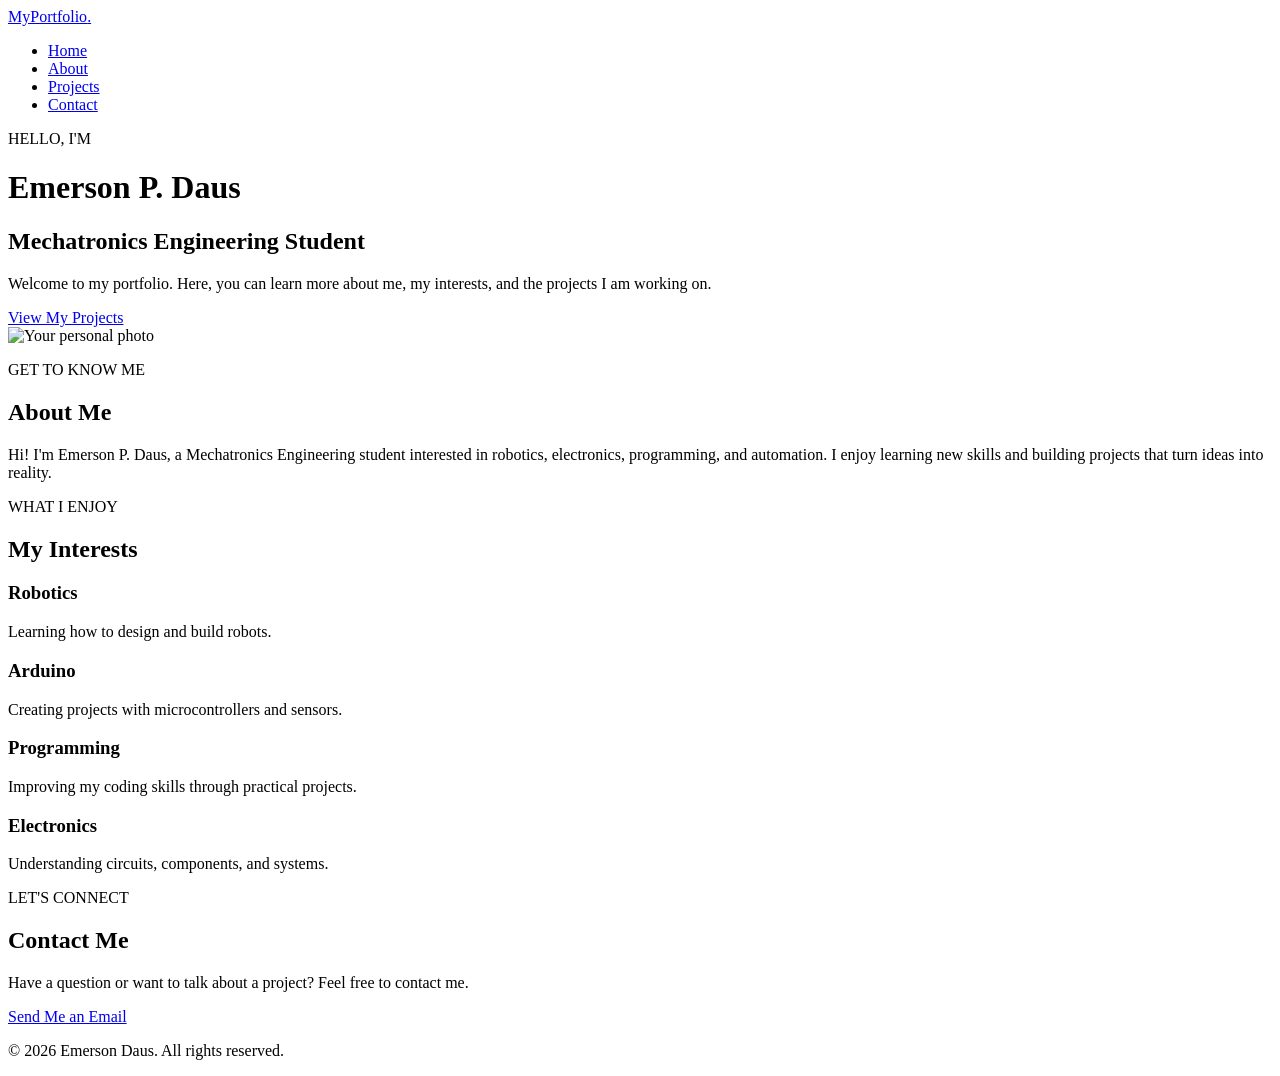
==== index.html @ 6740fe09 "Rename daus_portfolio.html to index.html" ====
<!DOCTYPE html>
<html lang="en">
<head>
    <meta charset="UTF-8">
    <meta name="viewport" content="width=device-width, initial-scale=1.0">
    <title>My Portfolio</title>
    <link rel="stylesheet" href="C:\Users\Emerson Daus\Documents\HTML 2\daus_portfolio.css">
</head>
<body>

    <nav class="navbar">
        <a href="index.html" class="logo">MyPortfolio<span>.</span></a>

        <ul class="nav-links">
            <li><a href="index.html" class="active">Home</a></li>
            <li><a href="#about">About</a></li>
            <li><a href="C:\Users\Emerson Daus\Documents\HTML 2\projects.html">Projects</a></li>
            <li><a href="#contact">Contact</a></li>
        </ul>
    </nav>

    <header class="hero" id="home">
        <div class="hero-text">
            <p class="greeting">HELLO, I'M</p>
            <h1>Emerson P. Daus</h1>
            <h2>Mechatronics Engineering Student</h2>

            <p class="hero-description">
                Welcome to my portfolio. Here, you can learn more
                about me, my interests, and the projects I am working on.
            </p>

            <a href="C:\Users\Emerson Daus\Documents\HTML 2\projects.html" class="btn">View My Projects</a>
        </div>

        <div class="profile">
            <img src="C:\Users\Emerson Daus\Documents\HTML 2\download (2).jpg" alt="Your personal photo">
        </div>
    </header>

    <main>
        <section id="about" class="about section">
            <p class="section-label">GET TO KNOW ME</p>
            <h2>About Me</h2>

            <p>
                Hi! I'm Emerson P. Daus, a Mechatronics Engineering student
                interested in robotics, electronics, programming, and
                automation. I enjoy learning new skills and building
                projects that turn ideas into reality.
            </p>
        </section>

        <section class="skills section" id="interests">
            <p class="section-label">WHAT I ENJOY</p>
            <h2>My Interests</h2>

            <div class="skill-list">
                <article>
                    <h3>Robotics</h3>
                    <p>Learning how to design and build robots.</p>
                </article>

                <article>
                    <h3>Arduino</h3>
                    <p>Creating projects with microcontrollers and sensors.</p>
                </article>

                <article>
                    <h3>Programming</h3>
                    <p>Improving my coding skills through practical projects.</p>
                </article>

                <article>
                    <h3>Electronics</h3>
                    <p>Understanding circuits, components, and systems.</p>
                </article>
            </div>
        </section>

        <section id="contact" class="contact section">
            <p class="section-label">LET'S CONNECT</p>
            <h2>Contact Me</h2>

            <p>
                Have a question or want to talk about a project?
                Feel free to contact me.
            </p>

            <a href="mailto:your-email@example.com" class="btn">
                Send Me an Email
            </a>
        </section>
    </main>

    <footer>
        <p>&copy; 2026 Emerson Daus. All rights reserved.</p>
    </footer>

    <!-- Page transition animation -->
    <script>
        document.addEventListener("DOMContentLoaded", function () {
            const pageLinks = document.querySelectorAll("a[href]");

            pageLinks.forEach(function (link) {
                link.addEventListener("click", function (event) {
                    const href = link.getAttribute("href");

                    if (
                        !href ||
                        href.startsWith("#") ||
                        href.startsWith("mailto:") ||
                        href.startsWith("tel:") ||
                        link.target === "_blank" ||
                        event.ctrlKey ||
                        event.metaKey ||
                        event.shiftKey ||
                        event.altKey ||
                        event.button !== 0
                    ) {
                        return;
                    }

                    const destination = new URL(
                        href,
                        window.location.href
                    );

                    if (
                        destination.origin !== window.location.origin ||
                        destination.href === window.location.href
                    ) {
                        return;
                    }

                    event.preventDefault();
                    document.body.classList.add("fade-out");

                    setTimeout(function () {
                        window.location.href = destination.href;
                    }, 350);
                });
            });
        });
    </script>
</body>
</html>
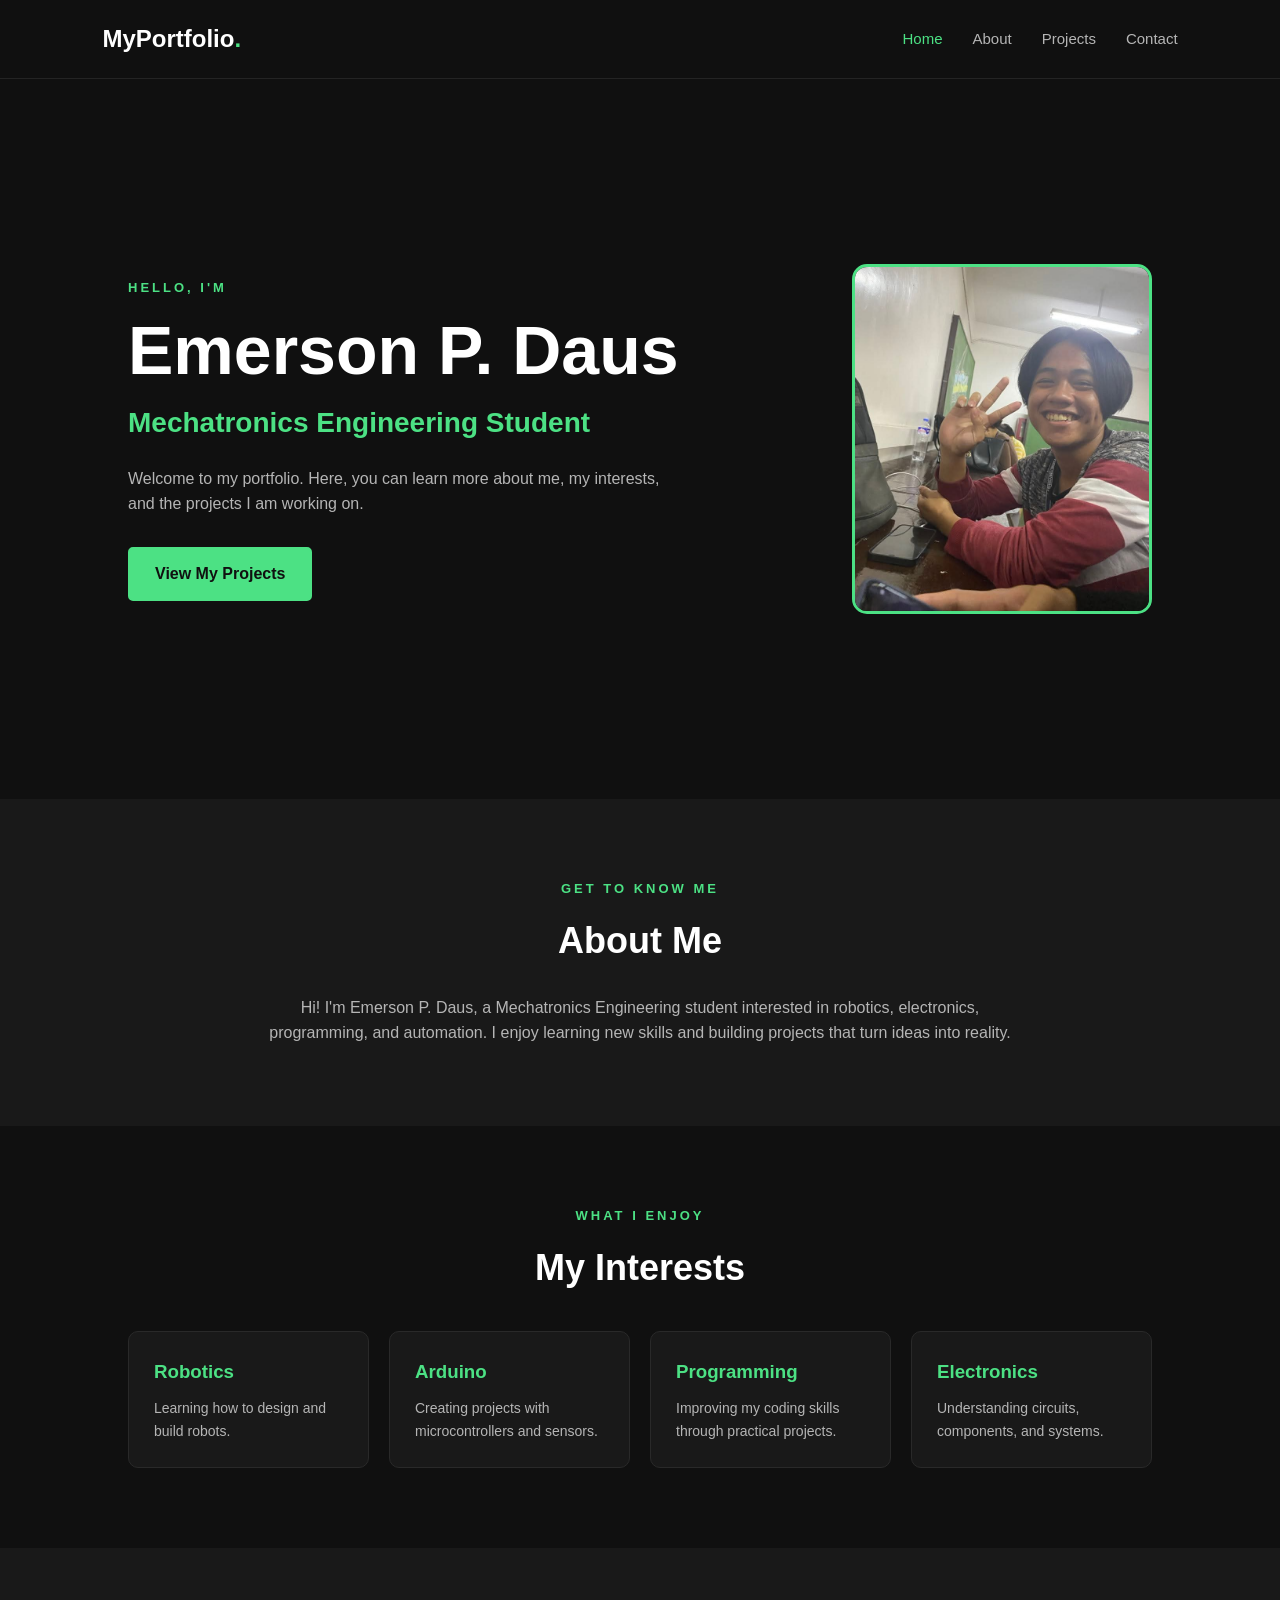
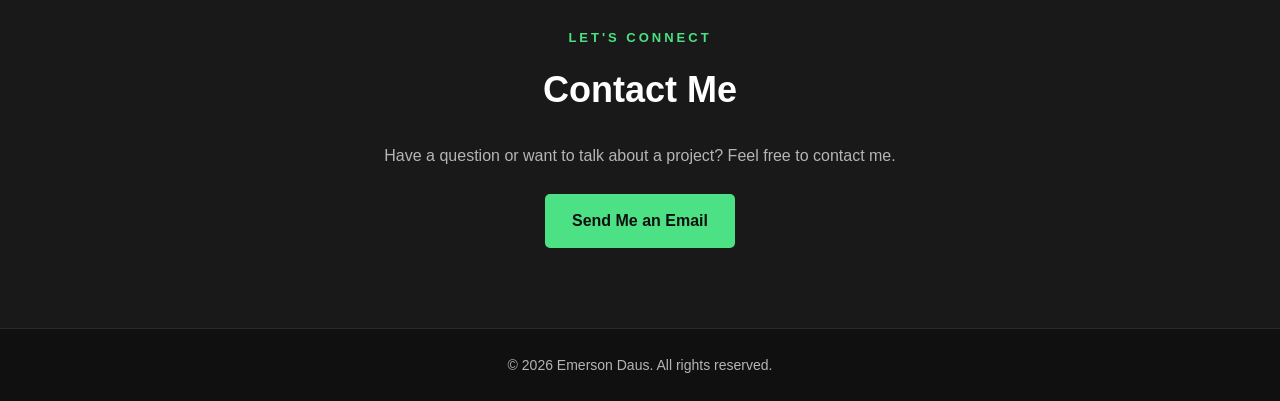
==== commit 387b9201: "Update index.html" ====
--- a/index.html
+++ b/index.html
@@ -5,7 +5,7 @@
     <meta charset="UTF-8">
     <meta name="viewport" content="width=device-width, initial-scale=1.0">
     <title>My Portfolio</title>
-    <link rel="stylesheet" href="C:\Users\Emerson Daus\Documents\HTML 2\daus_portfolio.css">
+    <link rel="stylesheet" href="daus_portfolio.css">
 </head>
 <body>
 
@@ -15,7 +15,7 @@
         <ul class="nav-links">
             <li><a href="index.html" class="active">Home</a></li>
             <li><a href="#about">About</a></li>
-            <li><a href="C:\Users\Emerson Daus\Documents\HTML 2\projects.html">Projects</a></li>
+            <li><a href="projects.html">Projects</a></li>
             <li><a href="#contact">Contact</a></li>
         </ul>
     </nav>
@@ -31,11 +31,11 @@
                 about me, my interests, and the projects I am working on.
             </p>
 
-            <a href="C:\Users\Emerson Daus\Documents\HTML 2\projects.html" class="btn">View My Projects</a>
+            <a href="projects.html" class="btn">View My Projects</a>
         </div>
 
         <div class="profile">
-            <img src="C:\Users\Emerson Daus\Documents\HTML 2\download (2).jpg" alt="Your personal photo">
+            <img src="download (2).jpg" alt="Your personal photo">
         </div>
     </header>
 
--- a/daus_portfolio.css
+++ b/daus_portfolio.css
@@ -0,0 +1,403 @@
+
+/* =========================
+   GENERAL STYLES
+========================= */
+
+* {
+    margin: 0;
+    padding: 0;
+    box-sizing: border-box;
+}
+
+:root {
+    --background: #101010;
+    --surface: #191919;
+    --green: #4ce184;
+    --text: #ffffff;
+    --muted: #b5b5b5;
+}
+
+html {
+    scroll-behavior: smooth;
+    scroll-padding-top: 90px;
+}
+
+body {
+    font-family: Arial, Helvetica, sans-serif;
+    background: var(--background);
+    color: var(--text);
+    line-height: 1.6;
+
+    /* Page entrance animation */
+    animation: pageFadeIn 0.5s ease both;
+}
+
+/* =========================
+   PAGE TRANSITIONS
+========================= */
+
+@keyframes pageFadeIn {
+    from {
+        opacity: 0;
+        transform: translateY(12px);
+    }
+
+    to {
+        opacity: 1;
+        transform: translateY(0);
+    }
+}
+
+body.fade-out {
+    animation: none;
+    opacity: 0;
+    transform: translateY(-8px);
+    transition:
+        opacity 0.35s ease,
+        transform 0.35s ease;
+}
+
+/* =========================
+   NAVIGATION
+========================= */
+
+.navbar {
+    width: 100%;
+    min-height: 75px;
+    padding: 20px 8%;
+    display: flex;
+    justify-content: space-between;
+    align-items: center;
+    gap: 25px;
+    background: var(--background);
+    position: sticky;
+    top: 0;
+    z-index: 100;
+    border-bottom: 1px solid #242424;
+}
+
+.logo {
+    font-size: 24px;
+    font-weight: bold;
+    color: var(--text);
+    text-decoration: none;
+    white-space: nowrap;
+}
+
+.logo span {
+    color: var(--green);
+}
+
+.nav-links {
+    display: flex;
+    align-items: center;
+    gap: 30px;
+    list-style: none;
+}
+
+.nav-links a {
+    color: var(--muted);
+    text-decoration: none;
+    font-size: 15px;
+    transition: color 0.3s ease;
+}
+
+.nav-links a:hover,
+.nav-links a.active {
+    color: var(--green);
+}
+
+/* =========================
+   HERO SECTION
+========================= */
+
+.hero {
+    min-height: 80vh;
+    padding: 80px 10%;
+    display: flex;
+    align-items: center;
+    justify-content: space-between;
+    gap: 60px;
+}
+
+.hero-text {
+    flex: 1;
+    animation: contentSlideIn 0.8s ease both;
+}
+
+.greeting,
+.section-label {
+    color: var(--green);
+    font-size: 13px;
+    font-weight: bold;
+    letter-spacing: 3px;
+    margin-bottom: 12px;
+}
+
+.hero h1 {
+    font-size: clamp(42px, 6vw, 68px);
+    line-height: 1.15;
+    margin-bottom: 12px;
+}
+
+.hero h2 {
+    font-size: clamp(20px, 3vw, 28px);
+    color: var(--green);
+    margin-bottom: 20px;
+}
+
+.hero-description {
+    max-width: 540px;
+    color: var(--muted);
+    margin-bottom: 30px;
+}
+
+.btn {
+    display: inline-block;
+    padding: 12px 25px;
+    background: var(--green);
+    color: #101010;
+    text-decoration: none;
+    font-weight: bold;
+    border: 2px solid var(--green);
+    border-radius: 5px;
+    transition:
+        background 0.3s ease,
+        color 0.3s ease,
+        transform 0.3s ease;
+}
+
+.btn:hover {
+    background: transparent;
+    color: var(--green);
+    transform: translateY(-3px);
+}
+
+/* =========================
+   PROFILE IMAGE
+========================= */
+
+.profile {
+    flex: 0 0 300px;
+    width: 300px;
+    height: 350px;
+    border: 3px solid var(--green);
+    border-radius: 15px;
+    overflow: hidden;
+    animation: profileAppear 0.9s ease both;
+}
+
+.profile img {
+    display: block;
+    width: 100%;
+    height: 100%;
+    object-fit: cover;
+    transition: transform 0.4s ease;
+}
+
+.profile:hover img {
+    transform: scale(1.05);
+}
+
+/* =========================
+   GENERAL SECTIONS
+========================= */
+
+.section {
+    padding: 80px 10%;
+    text-align: center;
+}
+
+.section h2 {
+    font-size: 36px;
+    margin-bottom: 25px;
+}
+
+.about {
+    background: var(--surface);
+}
+
+.about > p:not(.section-label) {
+    max-width: 750px;
+    margin: 0 auto;
+    color: var(--muted);
+}
+
+/* =========================
+   INTERESTS / SKILLS
+========================= */
+
+.skills {
+    background: var(--background);
+}
+
+.skill-list {
+    display: grid;
+    grid-template-columns: repeat(4, minmax(0, 1fr));
+    gap: 20px;
+    margin-top: 35px;
+    text-align: left;
+}
+
+.skill-list article {
+    padding: 25px;
+    background: var(--surface);
+    border: 1px solid #292929;
+    border-radius: 10px;
+    transition:
+        transform 0.3s ease,
+        border-color 0.3s ease;
+}
+
+.skill-list article:hover {
+    transform: translateY(-7px);
+    border-color: var(--green);
+}
+
+.skill-list h3 {
+    color: var(--green);
+    margin-bottom: 10px;
+}
+
+.skill-list p {
+    color: var(--muted);
+    font-size: 14px;
+}
+
+/* =========================
+   CONTACT
+========================= */
+
+.contact {
+    background: var(--surface);
+}
+
+.contact > p:not(.section-label) {
+    max-width: 600px;
+    margin: 0 auto 25px;
+    color: var(--muted);
+}
+
+/* =========================
+   FOOTER
+========================= */
+
+footer {
+    padding: 25px 10%;
+    text-align: center;
+    color: var(--muted);
+    font-size: 14px;
+    border-top: 1px solid #292929;
+}
+
+/* =========================
+   CONTENT ANIMATIONS
+========================= */
+
+@keyframes contentSlideIn {
+    from {
+        opacity: 0;
+        transform: translateX(-25px);
+    }
+
+    to {
+        opacity: 1;
+        transform: translateX(0);
+    }
+}
+
+@keyframes profileAppear {
+    from {
+        opacity: 0;
+        transform: translateX(25px) scale(0.97);
+    }
+
+    to {
+        opacity: 1;
+        transform: translateX(0) scale(1);
+    }
+}
+
+/* =========================
+   RESPONSIVE DESIGN
+========================= */
+
+@media (max-width: 900px) {
+    .hero {
+        gap: 35px;
+        padding-left: 7%;
+        padding-right: 7%;
+    }
+
+    .profile {
+        flex-basis: 250px;
+        width: 250px;
+        height: 300px;
+    }
+
+    .skill-list {
+        grid-template-columns: repeat(2, minmax(0, 1fr));
+    }
+}
+
+@media (max-width: 650px) {
+    .navbar {
+        padding: 18px 5%;
+        flex-direction: column;
+        gap: 12px;
+    }
+
+    .nav-links {
+        flex-wrap: wrap;
+        justify-content: center;
+        gap: 15px 22px;
+    }
+
+    .hero {
+        min-height: auto;
+        padding: 65px 7%;
+        flex-direction: column-reverse;
+        text-align: center;
+        gap: 35px;
+    }
+
+    .hero-description {
+        margin-left: auto;
+        margin-right: auto;
+    }
+
+    .profile {
+        flex: none;
+        width: 230px;
+        height: 270px;
+    }
+
+    .section {
+        padding: 60px 7%;
+    }
+
+    .section h2 {
+        font-size: 30px;
+    }
+
+    .skill-list {
+        grid-template-columns: 1fr;
+    }
+}
+
+/* Accessibility: reduce motion when requested */
+@media (prefers-reduced-motion: reduce) {
+    *,
+    *::before,
+    *::after {
+        scroll-behavior: auto !important;
+        animation-duration: 0.01ms !important;
+        animation-iteration-count: 1 !important;
+        transition-duration: 0.01ms !important;
+    }
+
+    body.fade-out {
+        opacity: 1;
+        transform: none;
+    }
+}
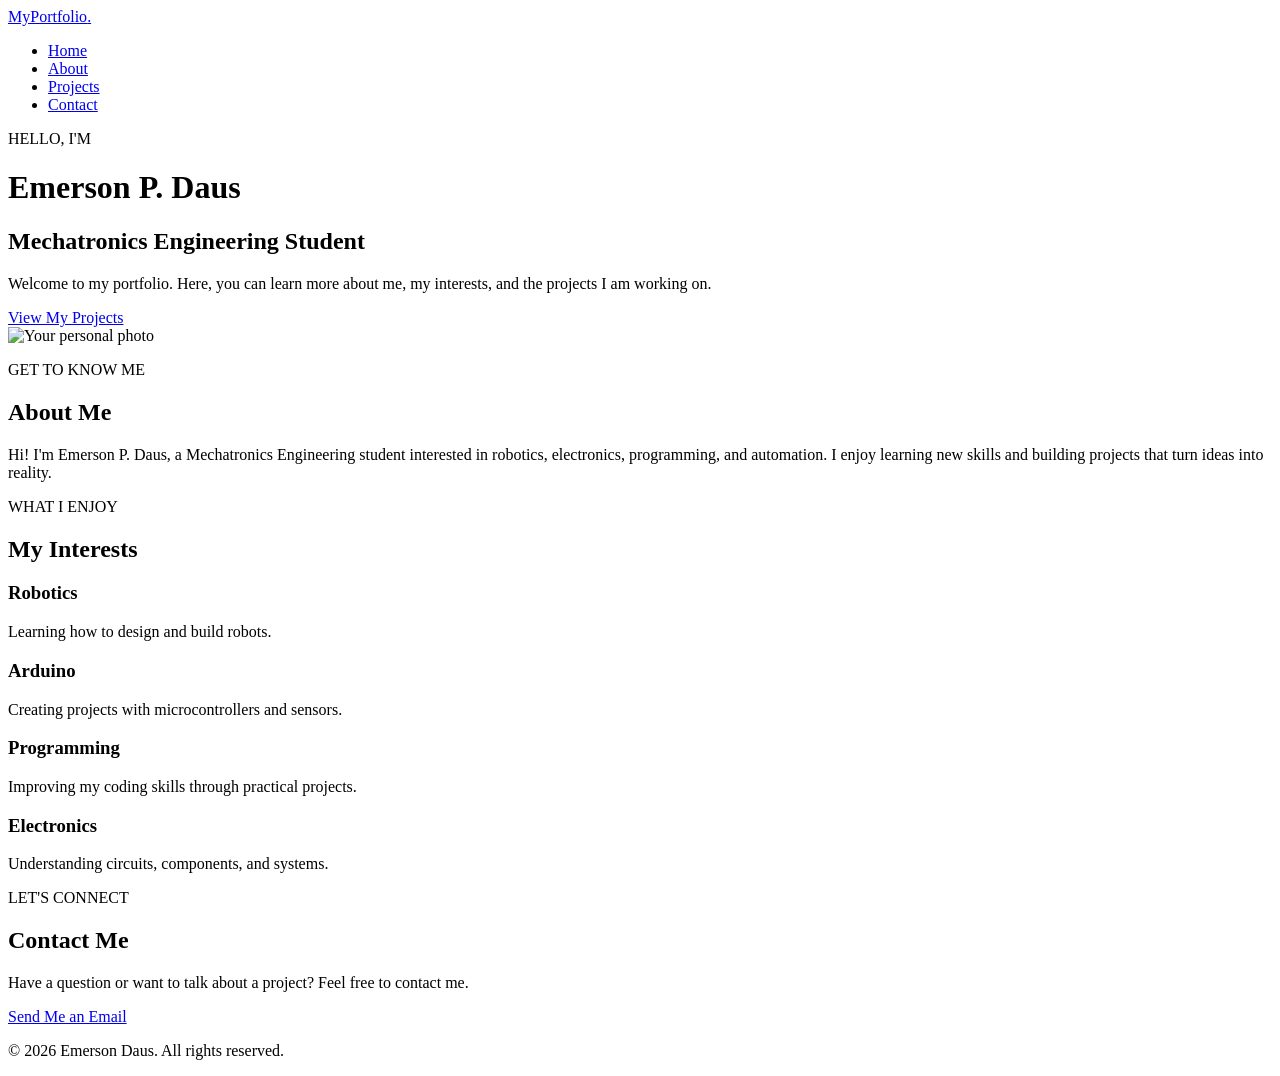
==== commit 45654986: "Rename daus_portfolio.html to index.html" ====
--- a/index.html
+++ b/index.html
@@ -5,7 +5,7 @@
     <meta charset="UTF-8">
     <meta name="viewport" content="width=device-width, initial-scale=1.0">
     <title>My Portfolio</title>
-    <link rel="stylesheet" href="daus_portfolio.css">
+    <link rel="stylesheet" href="C:\Users\Emerson Daus\Documents\HTML 2\daus_portfolio.css">
 </head>
 <body>
 
@@ -15,8 +15,8 @@
         <ul class="nav-links">
             <li><a href="index.html" class="active">Home</a></li>
             <li><a href="#about">About</a></li>
-            <li><a href="projects.html">Projects</a></li>
-            <li><a href="#contact">Contact</a></li>
+            <li><a href="C:\Users\Emerson Daus\Documents\HTML 2\projects.html">Projects</a></li>
+            <li><a href="C:\Users\Emerson Daus\Documents\HTML 2\Contact.html">Contact</a></li>
         </ul>
     </nav>
 
@@ -31,11 +31,11 @@
                 about me, my interests, and the projects I am working on.
             </p>
 
-            <a href="projects.html" class="btn">View My Projects</a>
+            <a href="C:\Users\Emerson Daus\Documents\HTML 2\projects.html" class="btn">View My Projects</a>
         </div>
 
         <div class="profile">
-            <img src="download (2).jpg" alt="Your personal photo">
+            <img src="C:\Users\Emerson Daus\Documents\HTML 2\download (2).jpg" alt="Your personal photo">
         </div>
     </header>
 
@@ -88,7 +88,7 @@
                 Feel free to contact me.
             </p>
 
-            <a href="mailto:your-email@example.com" class="btn">
+            <a href="C:\Users\Emerson Daus\Documents\HTML 2\Contact.html" class="btn">
                 Send Me an Email
             </a>
         </section>
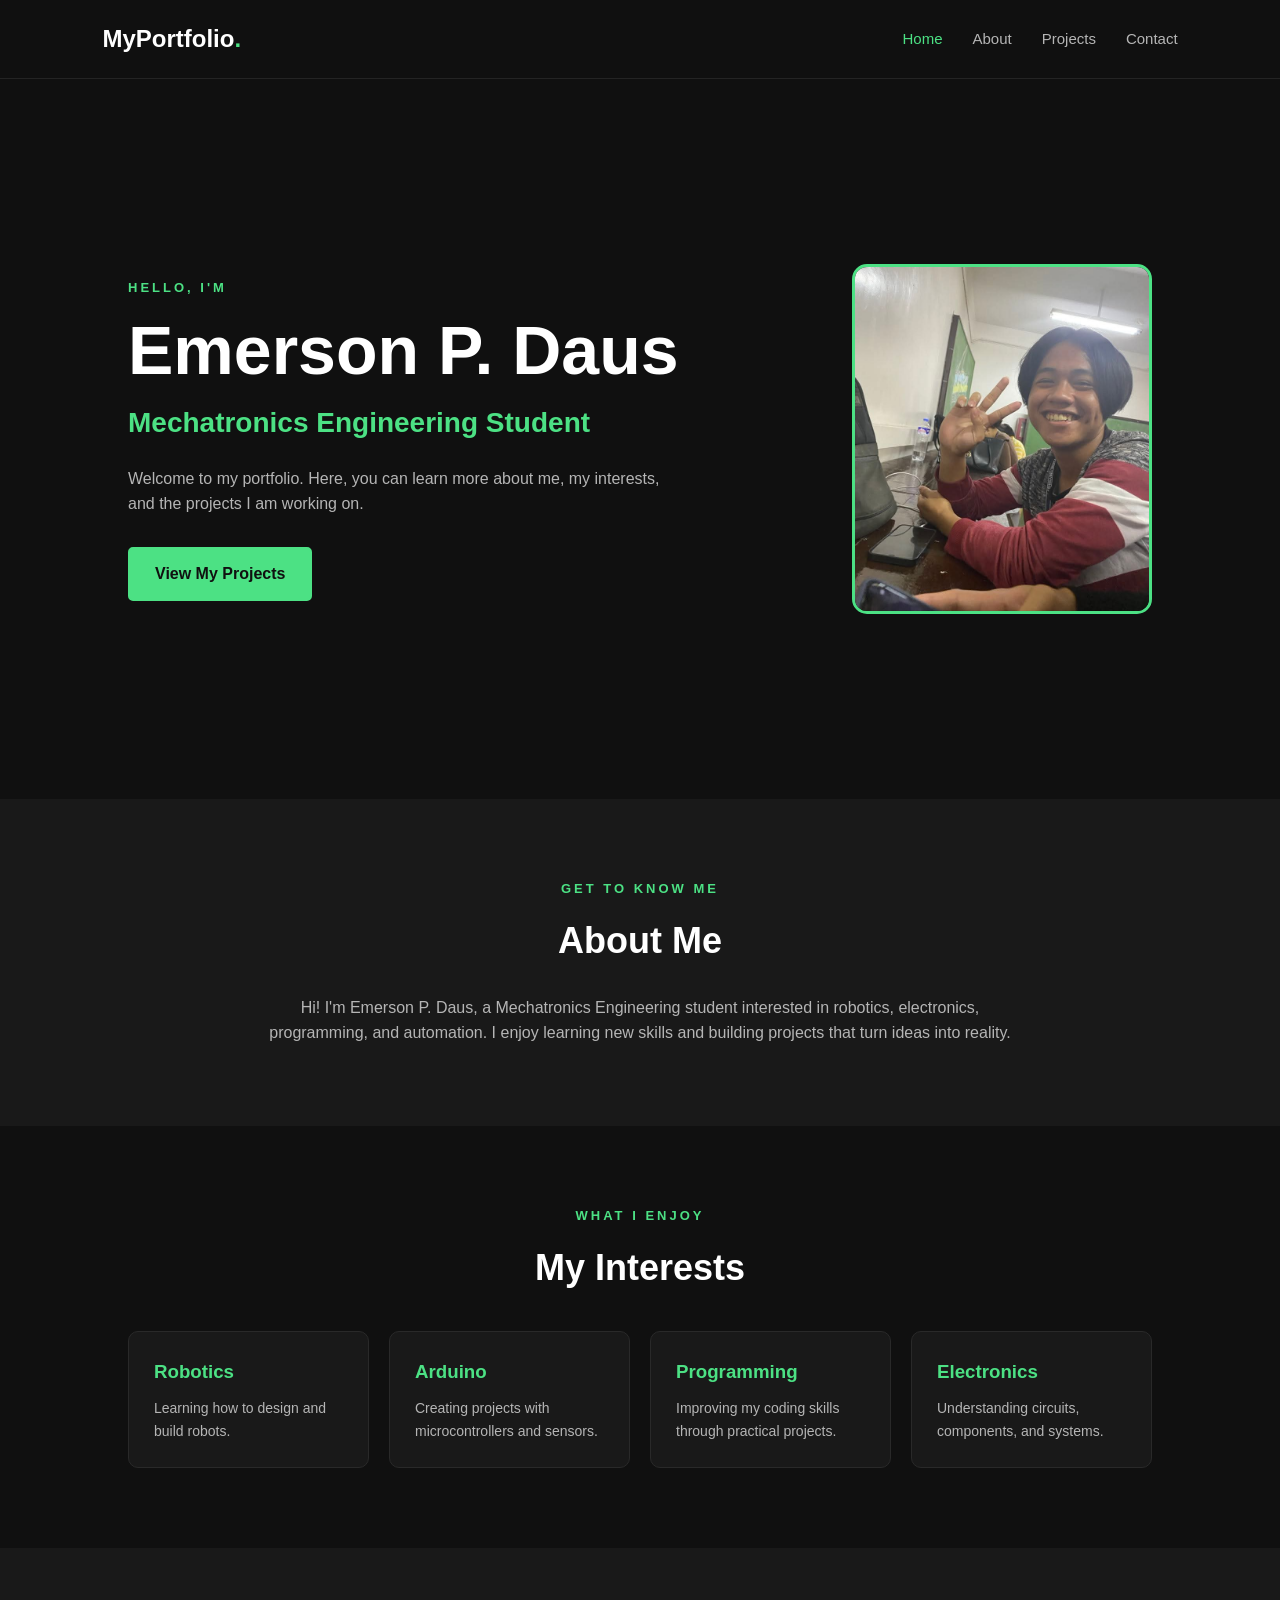
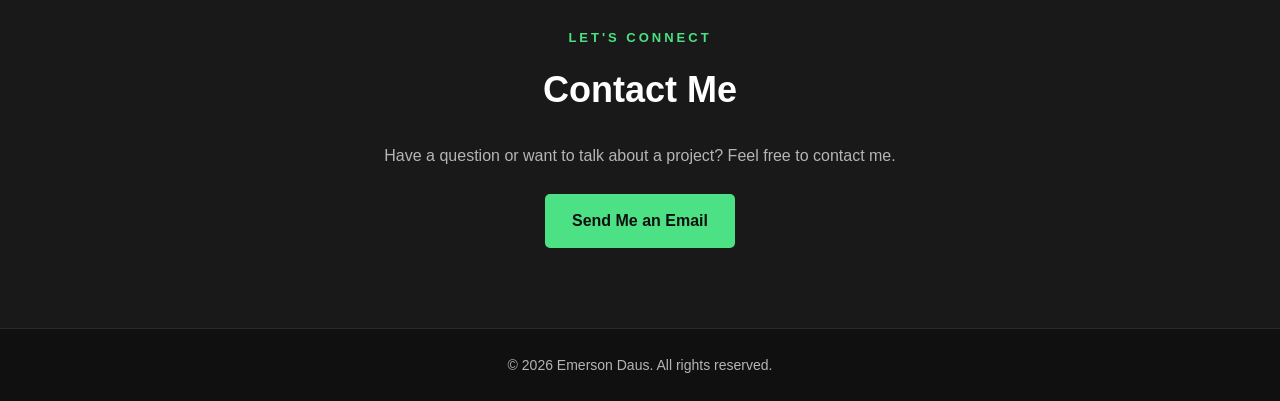
==== commit 9aa737ae: "Update index.html" ====
--- a/index.html
+++ b/index.html
@@ -5,7 +5,7 @@
     <meta charset="UTF-8">
     <meta name="viewport" content="width=device-width, initial-scale=1.0">
     <title>My Portfolio</title>
-    <link rel="stylesheet" href="C:\Users\Emerson Daus\Documents\HTML 2\daus_portfolio.css">
+    <link rel="stylesheet" href="daus_portfolio.css">
 </head>
 <body>
 
@@ -15,8 +15,8 @@
         <ul class="nav-links">
             <li><a href="index.html" class="active">Home</a></li>
             <li><a href="#about">About</a></li>
-            <li><a href="C:\Users\Emerson Daus\Documents\HTML 2\projects.html">Projects</a></li>
-            <li><a href="C:\Users\Emerson Daus\Documents\HTML 2\Contact.html">Contact</a></li>
+            <li><a href="projects.html">Projects</a></li>
+            <li><a href="Contact.html">Contact</a></li>
         </ul>
     </nav>
 
@@ -31,11 +31,11 @@
                 about me, my interests, and the projects I am working on.
             </p>
 
-            <a href="C:\Users\Emerson Daus\Documents\HTML 2\projects.html" class="btn">View My Projects</a>
+            <a href="projects.html" class="btn">View My Projects</a>
         </div>
 
         <div class="profile">
-            <img src="C:\Users\Emerson Daus\Documents\HTML 2\download (2).jpg" alt="Your personal photo">
+            <img src="download (2).jpg" alt="Your personal photo">
         </div>
     </header>
 
@@ -88,7 +88,7 @@
                 Feel free to contact me.
             </p>
 
-            <a href="C:\Users\Emerson Daus\Documents\HTML 2\Contact.html" class="btn">
+            <a href="Contact.html" class="btn">
                 Send Me an Email
             </a>
         </section>
--- a/daus_portfolio.css
+++ b/daus_portfolio.css
@@ -0,0 +1,403 @@
+
+/* =========================
+   GENERAL STYLES
+========================= */
+
+* {
+    margin: 0;
+    padding: 0;
+    box-sizing: border-box;
+}
+
+:root {
+    --background: #101010;
+    --surface: #191919;
+    --green: #4ce184;
+    --text: #ffffff;
+    --muted: #b5b5b5;
+}
+
+html {
+    scroll-behavior: smooth;
+    scroll-padding-top: 90px;
+}
+
+body {
+    font-family: Arial, Helvetica, sans-serif;
+    background: var(--background);
+    color: var(--text);
+    line-height: 1.6;
+
+    /* Page entrance animation */
+    animation: pageFadeIn 0.5s ease both;
+}
+
+/* =========================
+   PAGE TRANSITIONS
+========================= */
+
+@keyframes pageFadeIn {
+    from {
+        opacity: 0;
+        transform: translateY(12px);
+    }
+
+    to {
+        opacity: 1;
+        transform: translateY(0);
+    }
+}
+
+body.fade-out {
+    animation: none;
+    opacity: 0;
+    transform: translateY(-8px);
+    transition:
+        opacity 0.35s ease,
+        transform 0.35s ease;
+}
+
+/* =========================
+   NAVIGATION
+========================= */
+
+.navbar {
+    width: 100%;
+    min-height: 75px;
+    padding: 20px 8%;
+    display: flex;
+    justify-content: space-between;
+    align-items: center;
+    gap: 25px;
+    background: var(--background);
+    position: sticky;
+    top: 0;
+    z-index: 100;
+    border-bottom: 1px solid #242424;
+}
+
+.logo {
+    font-size: 24px;
+    font-weight: bold;
+    color: var(--text);
+    text-decoration: none;
+    white-space: nowrap;
+}
+
+.logo span {
+    color: var(--green);
+}
+
+.nav-links {
+    display: flex;
+    align-items: center;
+    gap: 30px;
+    list-style: none;
+}
+
+.nav-links a {
+    color: var(--muted);
+    text-decoration: none;
+    font-size: 15px;
+    transition: color 0.3s ease;
+}
+
+.nav-links a:hover,
+.nav-links a.active {
+    color: var(--green);
+}
+
+/* =========================
+   HERO SECTION
+========================= */
+
+.hero {
+    min-height: 80vh;
+    padding: 80px 10%;
+    display: flex;
+    align-items: center;
+    justify-content: space-between;
+    gap: 60px;
+}
+
+.hero-text {
+    flex: 1;
+    animation: contentSlideIn 0.8s ease both;
+}
+
+.greeting,
+.section-label {
+    color: var(--green);
+    font-size: 13px;
+    font-weight: bold;
+    letter-spacing: 3px;
+    margin-bottom: 12px;
+}
+
+.hero h1 {
+    font-size: clamp(42px, 6vw, 68px);
+    line-height: 1.15;
+    margin-bottom: 12px;
+}
+
+.hero h2 {
+    font-size: clamp(20px, 3vw, 28px);
+    color: var(--green);
+    margin-bottom: 20px;
+}
+
+.hero-description {
+    max-width: 540px;
+    color: var(--muted);
+    margin-bottom: 30px;
+}
+
+.btn {
+    display: inline-block;
+    padding: 12px 25px;
+    background: var(--green);
+    color: #101010;
+    text-decoration: none;
+    font-weight: bold;
+    border: 2px solid var(--green);
+    border-radius: 5px;
+    transition:
+        background 0.3s ease,
+        color 0.3s ease,
+        transform 0.3s ease;
+}
+
+.btn:hover {
+    background: transparent;
+    color: var(--green);
+    transform: translateY(-3px);
+}
+
+/* =========================
+   PROFILE IMAGE
+========================= */
+
+.profile {
+    flex: 0 0 300px;
+    width: 300px;
+    height: 350px;
+    border: 3px solid var(--green);
+    border-radius: 15px;
+    overflow: hidden;
+    animation: profileAppear 0.9s ease both;
+}
+
+.profile img {
+    display: block;
+    width: 100%;
+    height: 100%;
+    object-fit: cover;
+    transition: transform 0.4s ease;
+}
+
+.profile:hover img {
+    transform: scale(1.05);
+}
+
+/* =========================
+   GENERAL SECTIONS
+========================= */
+
+.section {
+    padding: 80px 10%;
+    text-align: center;
+}
+
+.section h2 {
+    font-size: 36px;
+    margin-bottom: 25px;
+}
+
+.about {
+    background: var(--surface);
+}
+
+.about > p:not(.section-label) {
+    max-width: 750px;
+    margin: 0 auto;
+    color: var(--muted);
+}
+
+/* =========================
+   INTERESTS / SKILLS
+========================= */
+
+.skills {
+    background: var(--background);
+}
+
+.skill-list {
+    display: grid;
+    grid-template-columns: repeat(4, minmax(0, 1fr));
+    gap: 20px;
+    margin-top: 35px;
+    text-align: left;
+}
+
+.skill-list article {
+    padding: 25px;
+    background: var(--surface);
+    border: 1px solid #292929;
+    border-radius: 10px;
+    transition:
+        transform 0.3s ease,
+        border-color 0.3s ease;
+}
+
+.skill-list article:hover {
+    transform: translateY(-7px);
+    border-color: var(--green);
+}
+
+.skill-list h3 {
+    color: var(--green);
+    margin-bottom: 10px;
+}
+
+.skill-list p {
+    color: var(--muted);
+    font-size: 14px;
+}
+
+/* =========================
+   CONTACT
+========================= */
+
+.contact {
+    background: var(--surface);
+}
+
+.contact > p:not(.section-label) {
+    max-width: 600px;
+    margin: 0 auto 25px;
+    color: var(--muted);
+}
+
+/* =========================
+   FOOTER
+========================= */
+
+footer {
+    padding: 25px 10%;
+    text-align: center;
+    color: var(--muted);
+    font-size: 14px;
+    border-top: 1px solid #292929;
+}
+
+/* =========================
+   CONTENT ANIMATIONS
+========================= */
+
+@keyframes contentSlideIn {
+    from {
+        opacity: 0;
+        transform: translateX(-25px);
+    }
+
+    to {
+        opacity: 1;
+        transform: translateX(0);
+    }
+}
+
+@keyframes profileAppear {
+    from {
+        opacity: 0;
+        transform: translateX(25px) scale(0.97);
+    }
+
+    to {
+        opacity: 1;
+        transform: translateX(0) scale(1);
+    }
+}
+
+/* =========================
+   RESPONSIVE DESIGN
+========================= */
+
+@media (max-width: 900px) {
+    .hero {
+        gap: 35px;
+        padding-left: 7%;
+        padding-right: 7%;
+    }
+
+    .profile {
+        flex-basis: 250px;
+        width: 250px;
+        height: 300px;
+    }
+
+    .skill-list {
+        grid-template-columns: repeat(2, minmax(0, 1fr));
+    }
+}
+
+@media (max-width: 650px) {
+    .navbar {
+        padding: 18px 5%;
+        flex-direction: column;
+        gap: 12px;
+    }
+
+    .nav-links {
+        flex-wrap: wrap;
+        justify-content: center;
+        gap: 15px 22px;
+    }
+
+    .hero {
+        min-height: auto;
+        padding: 65px 7%;
+        flex-direction: column-reverse;
+        text-align: center;
+        gap: 35px;
+    }
+
+    .hero-description {
+        margin-left: auto;
+        margin-right: auto;
+    }
+
+    .profile {
+        flex: none;
+        width: 230px;
+        height: 270px;
+    }
+
+    .section {
+        padding: 60px 7%;
+    }
+
+    .section h2 {
+        font-size: 30px;
+    }
+
+    .skill-list {
+        grid-template-columns: 1fr;
+    }
+}
+
+/* Accessibility: reduce motion when requested */
+@media (prefers-reduced-motion: reduce) {
+    *,
+    *::before,
+    *::after {
+        scroll-behavior: auto !important;
+        animation-duration: 0.01ms !important;
+        animation-iteration-count: 1 !important;
+        transition-duration: 0.01ms !important;
+    }
+
+    body.fade-out {
+        opacity: 1;
+        transform: none;
+    }
+}
